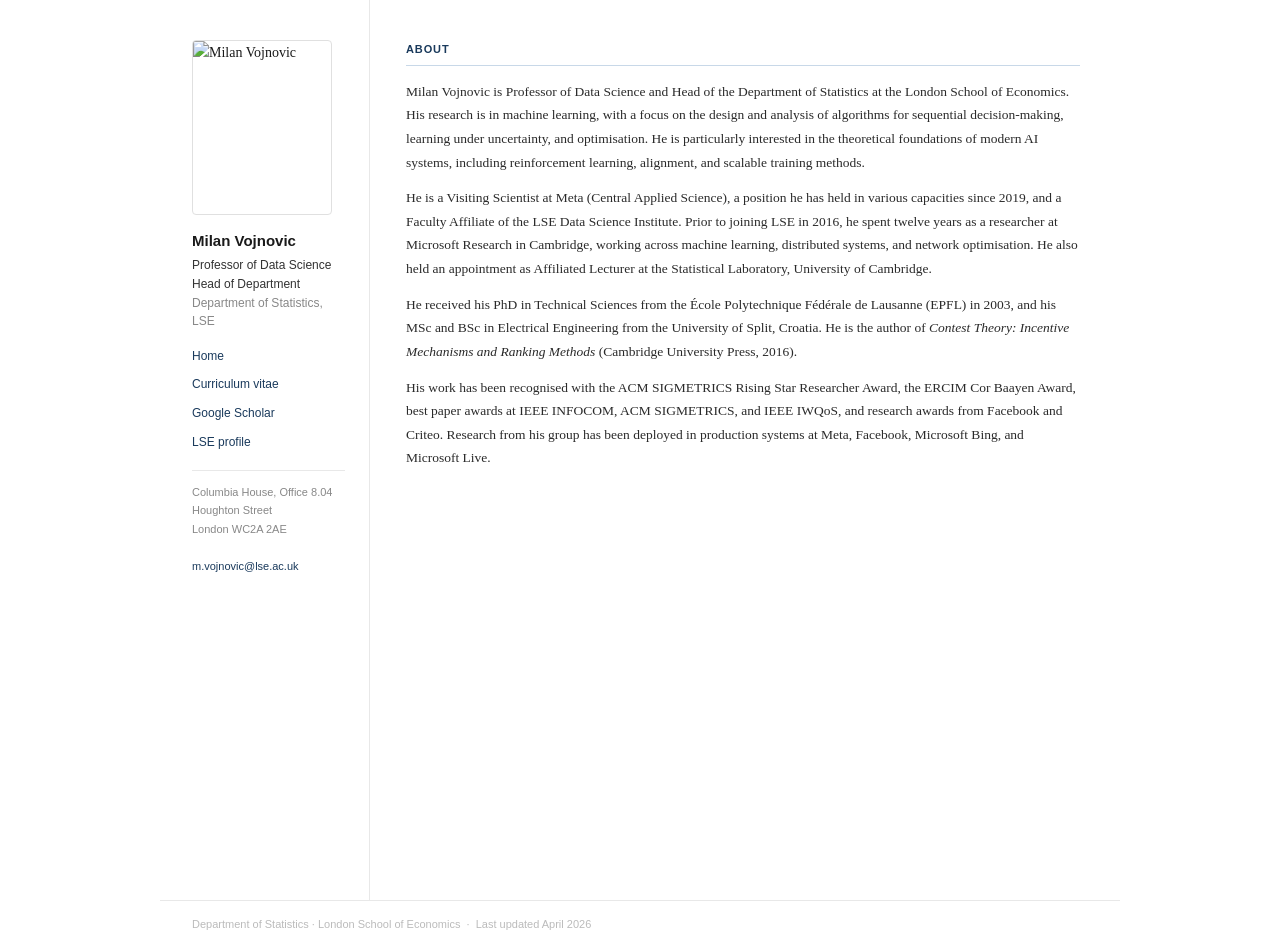
==== about.html @ d0727ec0 "Add files via upload" ====
<!DOCTYPE html>
<html lang="en">
<head>
  <meta charset="UTF-8" />
  <meta name="viewport" content="width=device-width, initial-scale=1.0" />
  <title>About — Milan Vojnovic</title>
  <link rel="stylesheet" href="style.css" />
</head>
<body>
  <div class="page">
    <div class="main">

      <!-- SIDEBAR -->
      <aside class="sidebar">
        <img class="av" src="Milan-2985.jpg" alt="Milan Vojnovic" />
        <div class="sb-name">Milan Vojnovic</div>
        <div class="sb-role">Professor of Data Science</div>
        <div class="sb-role">Head of Department</div>
        <div class="sb-sub">Department of Statistics, LSE</div>
        <ul class="sb-links">
          <li><a href="index.html">Home</a></li>
          <li><a href="CV-MV.pdf">Curriculum vitae</a></li>
          <li><a href="https://scholar.google.co.uk/citations?user=z4JhSBwAAAAJ&hl=en" target="_blank">Google Scholar</a></li>
          <li><a href="https://www.lse.ac.uk/people/milan-vojnovic" target="_blank">LSE profile</a></li>
        </ul>
        <div class="contact">
          Columbia House, Office 8.04<br>
          Houghton Street<br>
          London WC2A 2AE<br>
          <br>
          <a href="mailto:m.vojnovic@lse.ac.uk">m.vojnovic@lse.ac.uk</a>
        </div>
      </aside>

      <!-- MAIN CONTENT -->
      <main class="content">

        <section class="section">
          <h2>About</h2>

          <p class="bio">Milan Vojnovic is Professor of Data Science and Head of the Department of Statistics at the London School of Economics. His research is in machine learning, with a focus on the design and analysis of algorithms for sequential decision-making, learning under uncertainty, and optimisation. He is particularly interested in the theoretical foundations of modern AI systems, including reinforcement learning, alignment, and scalable training methods.</p>

          <p class="bio">He is a Visiting Scientist at Meta (Central Applied Science), a position he has held in various capacities since 2019, and a Faculty Affiliate of the LSE Data Science Institute. Prior to joining LSE in 2016, he spent twelve years as a researcher at Microsoft Research in Cambridge, working across machine learning, distributed systems, and network optimisation. He also held an appointment as Affiliated Lecturer at the Statistical Laboratory, University of Cambridge.</p>

          <p class="bio">He received his PhD in Technical Sciences from the École Polytechnique Fédérale de Lausanne (EPFL) in 2003, and his MSc and BSc in Electrical Engineering from the University of Split, Croatia. He is the author of <em>Contest Theory: Incentive Mechanisms and Ranking Methods</em> (Cambridge University Press, 2016).</p>

          <p class="bio">His work has been recognised with the ACM SIGMETRICS Rising Star Researcher Award, the ERCIM Cor Baayen Award, best paper awards at IEEE INFOCOM, ACM SIGMETRICS, and IEEE IWQoS, and research awards from Facebook and Criteo. Research from his group has been deployed in production systems at Meta, Facebook, Microsoft Bing, and Microsoft Live.</p>
        </section>

      </main>
    </div>

    <footer class="pg-footer">
      Department of Statistics · London School of Economics &nbsp;·&nbsp; Last updated April 2026
    </footer>
  </div>
</body>
</html>
---- style.css ----
/* ============================================================
   Milan Vojnovic — Personal Academic Page
   style.css
   ============================================================ */

*, *::before, *::after { box-sizing: border-box; margin: 0; padding: 0; }

body {
  font-family: Georgia, 'Times New Roman', serif;
  font-size: 14px;
  line-height: 1.7;
  color: #1a1a1a;
  background: #fff;
}

a { color: #1a3a5c; text-decoration: none; }
a:hover { text-decoration: underline; }

/* ── Page shell ── */
.page { max-width: 960px; margin: 0 auto; }

.main {
  display: flex;
  min-height: 100vh;
}

/* ── Sidebar ── */
.sidebar {
  width: 210px;
  flex-shrink: 0;
  padding: 40px 24px 40px 32px;
  border-right: 1px solid #e8e8e8;
}

.av {
  width: 140px;
  height: 175px;
  object-fit: cover;
  object-position: top center;
  display: block;
  margin-bottom: 16px;
  border: 1px solid #e0e0e0;
  border-radius: 4px;
}

.sb-name {
  font-family: -apple-system, BlinkMacSystemFont, 'Segoe UI', sans-serif;
  font-size: 15px;
  font-weight: 600;
  color: #1a1a1a;
  line-height: 1.3;
  margin-bottom: 5px;
}

.sb-role {
  font-family: -apple-system, BlinkMacSystemFont, 'Segoe UI', sans-serif;
  font-size: 12px;
  color: #333;
  line-height: 1.5;
  margin-bottom: 1px;
}

.sb-sub {
  font-family: -apple-system, BlinkMacSystemFont, 'Segoe UI', sans-serif;
  font-size: 12px;
  color: #888;
  line-height: 1.5;
  margin-bottom: 14px;
}

.sb-links {
  list-style: none;
  margin-bottom: 16px;
}

.sb-links li { margin-bottom: 5px; }

.sb-links a {
  font-family: -apple-system, BlinkMacSystemFont, 'Segoe UI', sans-serif;
  font-size: 12px;
  color: #1a3a5c;
}

.contact {
  font-family: -apple-system, BlinkMacSystemFont, 'Segoe UI', sans-serif;
  font-size: 11px;
  color: #888;
  line-height: 1.7;
  border-top: 1px solid #e8e8e8;
  padding-top: 12px;
  margin-top: 4px;
}

.contact a { color: #1a3a5c; font-size: 11px; }

/* ── Main content ── */
.content {
  flex: 1;
  padding: 40px 40px 48px 36px;
  min-width: 0;
}

.section { margin-bottom: 32px; }
.section:last-child { margin-bottom: 0; }

h2 {
  font-family: -apple-system, BlinkMacSystemFont, 'Segoe UI', sans-serif;
  font-size: 11px;
  font-weight: 600;
  color: #1a3a5c;
  letter-spacing: 0.08em;
  text-transform: uppercase;
  border-bottom: 1px solid #c8d8e8;
  padding-bottom: 6px;
  margin-bottom: 14px;
}

/* ── Bio ── */
.bio {
  font-size: 13.5px;
  line-height: 1.75;
  color: #2a2a2a;
  margin-bottom: 12px;
}

.bio:last-child { margin-bottom: 0; }

/* ── Papers ── */
.paper {
  padding: 9px 0;
  border-bottom: 1px solid #f0f0f0;
}

.paper:last-of-type { border-bottom: none; }

.p-title {
  font-size: 13.5px;
  font-style: italic;
  color: #1a3a5c;
  line-height: 1.4;
  margin-bottom: 3px;
}

.p-title a { color: #1a3a5c; }
.p-title a:hover { text-decoration: underline; }

.p-authors {
  font-family: -apple-system, BlinkMacSystemFont, 'Segoe UI', sans-serif;
  font-size: 11.5px;
  color: #555;
  margin-bottom: 3px;
}

.p-venue {
  font-family: -apple-system, BlinkMacSystemFont, 'Segoe UI', sans-serif;
  font-size: 11.5px;
  display: flex;
  align-items: center;
  gap: 6px;
  flex-wrap: wrap;
}

.p-venue .venue { font-weight: 600; color: #222; }
.p-venue .year  { color: #888; }

.tag {
  font-family: -apple-system, BlinkMacSystemFont, 'Segoe UI', sans-serif;
  font-size: 10px;
  padding: 1px 7px;
  border-radius: 3px;
}

.tag-align  { background: #f5eefa; color: #6a3a8a; }
.tag-rl     { background: #edf2fb; color: #3a5fa5; }
.tag-opt    { background: #edf7f2; color: #2d7a5a; }
.tag-bandit { background: #fdf3ee; color: #8a4a2a; }
.tag-active { background: #fafaed; color: #7a6a2a; }

.paper-divider {
  border: none;
  border-top: 1px solid #ebebeb;
  margin: 16px 0 10px;
}

.older-label {
  font-family: -apple-system, BlinkMacSystemFont, 'Segoe UI', sans-serif;
  font-size: 10px;
  font-weight: 600;
  text-transform: uppercase;
  letter-spacing: 0.07em;
  color: #bbb;
  margin-bottom: 4px;
}

.papers-footer {
  margin-top: 12px;
  font-family: -apple-system, BlinkMacSystemFont, 'Segoe UI', sans-serif;
  font-size: 12px;
}

.papers-footer a { color: #1a3a5c; }
.dot-sep { color: #ccc; margin: 0 8px; }

/* ── Technology transfer ── */
.transfer-grid {
  display: grid;
  grid-template-columns: repeat(5, 1fr);
  gap: 8px;
}

.transfer-card {
  background: #f7f9fc;
  border-radius: 5px;
  padding: 8px 10px;
}

.tc-name {
  font-family: -apple-system, BlinkMacSystemFont, 'Segoe UI', sans-serif;
  font-size: 12px;
  font-weight: 600;
  color: #1a1a1a;
}

.tc-org {
  font-family: -apple-system, BlinkMacSystemFont, 'Segoe UI', sans-serif;
  font-size: 10.5px;
  color: #999;
  margin-top: 2px;
}

/* ── Two-column layout ── */
.two-col {
  display: grid;
  grid-template-columns: 1fr 1fr;
  gap: 28px;
  margin-bottom: 32px;
}

/* ── Teaching ── */
.course-row {
  display: flex;
  align-items: baseline;
  gap: 8px;
  padding: 6px 0;
  border-bottom: 1px solid #f0f0f0;
  font-family: -apple-system, BlinkMacSystemFont, 'Segoe UI', sans-serif;
}

.course-row:last-child { border-bottom: none; }
.course-row.past .c-code,
.course-row.past .c-name { color: #aaa; }

.c-code  { font-size: 11px; color: #888; min-width: 40px; flex-shrink: 0; }
.c-name  { font-size: 12.5px; color: #1a1a1a; flex: 1; }
.c-level { font-size: 10.5px; color: #aaa; }
.c-name a { color: #1a3a5c; }

.past-label {
  font-family: -apple-system, BlinkMacSystemFont, 'Segoe UI', sans-serif;
  font-size: 10px;
  font-weight: 600;
  text-transform: uppercase;
  letter-spacing: 0.07em;
  color: #ccc;
  margin: 12px 0 4px;
}

/* ── Awards ── */
.award-row {
  display: flex;
  gap: 10px;
  padding: 5px 0;
  border-bottom: 1px solid #f0f0f0;
  font-family: -apple-system, BlinkMacSystemFont, 'Segoe UI', sans-serif;
  font-size: 12.5px;
}

.award-row:last-child { border-bottom: none; }
.a-yr  { color: #aaa; width: 32px; flex-shrink: 0; font-size: 11px; padding-top: 1px; }
.a-name { color: #2a2a2a; line-height: 1.5; }

/* ── Section divider ── */
.section-divider {
  border: none;
  border-top: 1px solid #e8e8e8;
  margin: 0 0 28px;
}

/* ── Experience ── */
.exp-row {
  display: flex;
  gap: 10px;
  padding: 6px 0;
  border-bottom: 1px solid #f0f0f0;
  font-family: -apple-system, BlinkMacSystemFont, 'Segoe UI', sans-serif;
}

.exp-row:last-child { border-bottom: none; }
.exp-left { flex: 1; }
.e-org  { font-size: 12.5px; font-weight: 600; color: #1a1a1a; }
.e-role { font-size: 12px; color: #666; }
.e-date { font-size: 11px; color: #aaa; margin-left: auto; white-space: nowrap; padding-top: 1px; }

/* ── Footer ── */
.pg-footer {
  border-top: 1px solid #e8e8e8;
  padding: 14px 32px;
  font-family: -apple-system, BlinkMacSystemFont, 'Segoe UI', sans-serif;
  font-size: 11px;
  color: #bbb;
}

/* ── Responsive ── */
@media (max-width: 720px) {
  .main { flex-direction: column; }

  .sidebar {
    width: 100%;
    border-right: none;
    border-bottom: 1px solid #e8e8e8;
    padding: 28px 24px;
    display: flex;
    flex-wrap: wrap;
    gap: 20px;
    align-items: flex-start;
  }

  .av { width: 90px; height: 112px; margin-bottom: 0; }

  .content { padding: 28px 24px 36px; }

  .two-col { grid-template-columns: 1fr; }

  .transfer-grid { grid-template-columns: repeat(2, 1fr); }
}

@media (max-width: 480px) {
  .transfer-grid { grid-template-columns: 1fr; }
}
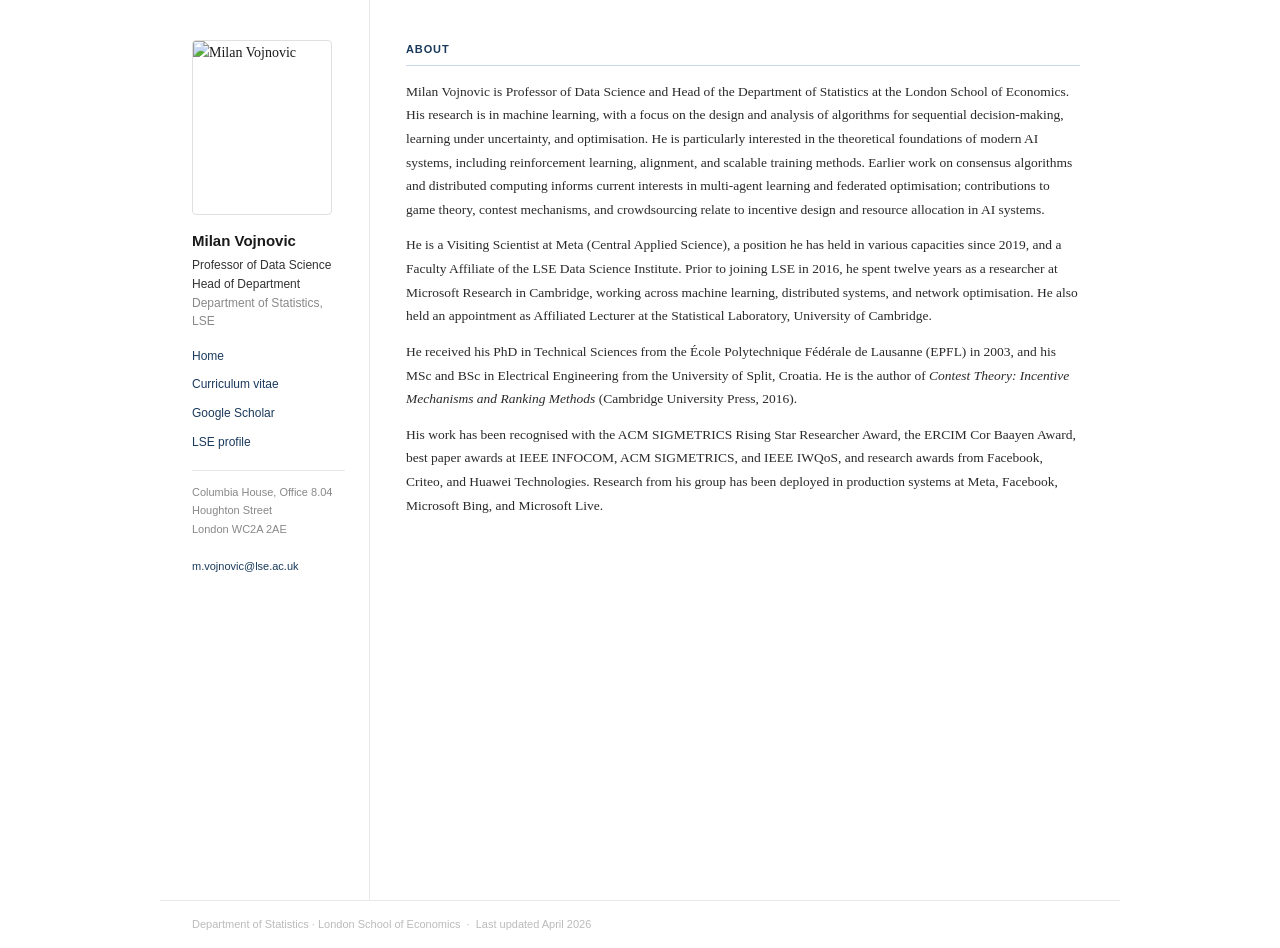
==== commit c79e5108: "Add files via upload" ====
--- a/about.html
+++ b/about.html
@@ -38,13 +38,13 @@
         <section class="section">
           <h2>About</h2>
 
-          <p class="bio">Milan Vojnovic is Professor of Data Science and Head of the Department of Statistics at the London School of Economics. His research is in machine learning, with a focus on the design and analysis of algorithms for sequential decision-making, learning under uncertainty, and optimisation. He is particularly interested in the theoretical foundations of modern AI systems, including reinforcement learning, alignment, and scalable training methods.</p>
+          <p class="bio">Milan Vojnovic is Professor of Data Science and Head of the Department of Statistics at the London School of Economics. His research is in machine learning, with a focus on the design and analysis of algorithms for sequential decision-making, learning under uncertainty, and optimisation. He is particularly interested in the theoretical foundations of modern AI systems, including reinforcement learning, alignment, and scalable training methods. Earlier work on consensus algorithms and distributed computing informs current interests in multi-agent learning and federated optimisation; contributions to game theory, contest mechanisms, and crowdsourcing relate to incentive design and resource allocation in AI systems.</p>
 
           <p class="bio">He is a Visiting Scientist at Meta (Central Applied Science), a position he has held in various capacities since 2019, and a Faculty Affiliate of the LSE Data Science Institute. Prior to joining LSE in 2016, he spent twelve years as a researcher at Microsoft Research in Cambridge, working across machine learning, distributed systems, and network optimisation. He also held an appointment as Affiliated Lecturer at the Statistical Laboratory, University of Cambridge.</p>
 
           <p class="bio">He received his PhD in Technical Sciences from the École Polytechnique Fédérale de Lausanne (EPFL) in 2003, and his MSc and BSc in Electrical Engineering from the University of Split, Croatia. He is the author of <em>Contest Theory: Incentive Mechanisms and Ranking Methods</em> (Cambridge University Press, 2016).</p>
 
-          <p class="bio">His work has been recognised with the ACM SIGMETRICS Rising Star Researcher Award, the ERCIM Cor Baayen Award, best paper awards at IEEE INFOCOM, ACM SIGMETRICS, and IEEE IWQoS, and research awards from Facebook and Criteo. Research from his group has been deployed in production systems at Meta, Facebook, Microsoft Bing, and Microsoft Live.</p>
+          <p class="bio">His work has been recognised with the ACM SIGMETRICS Rising Star Researcher Award, the ERCIM Cor Baayen Award, best paper awards at IEEE INFOCOM, ACM SIGMETRICS, and IEEE IWQoS, and research awards from Facebook, Criteo, and Huawei Technologies. Research from his group has been deployed in production systems at Meta, Facebook, Microsoft Bing, and Microsoft Live.</p>
         </section>
 
       </main>
--- a/style.css
+++ b/style.css
@@ -204,7 +204,7 @@
 /* ── Technology transfer ── */
 .transfer-grid {
   display: grid;
-  grid-template-columns: repeat(5, 1fr);
+  grid-template-columns: repeat(2, minmax(0, 220px));
   gap: 8px;
 }
 
@@ -212,6 +212,12 @@
   background: #f7f9fc;
   border-radius: 5px;
   padding: 8px 10px;
+  opacity: 0.6;
+}
+
+.transfer-card--new {
+  opacity: 1;
+  background: #f7f9fc;
 }
 
 .tc-name {
@@ -220,6 +226,13 @@
   font-weight: 600;
   color: #1a1a1a;
 }
+
+.tc-name a {
+  color: #1a3a5c;
+  text-decoration: none;
+}
+
+.tc-name a:hover { text-decoration: underline; }
 
 .tc-org {
   font-family: -apple-system, BlinkMacSystemFont, 'Segoe UI', sans-serif;
@@ -227,6 +240,20 @@
   color: #999;
   margin-top: 2px;
 }
+
+.tc-note {
+  font-family: -apple-system, BlinkMacSystemFont, 'Segoe UI', sans-serif;
+  font-size: 10px;
+  color: #2d7a5a;
+  margin-top: 3px;
+}
+
+.tc-note a {
+  color: #2d7a5a;
+  text-decoration: none;
+}
+
+.tc-note a:hover { text-decoration: underline; }
 
 /* ── Two-column layout ── */
 .two-col {
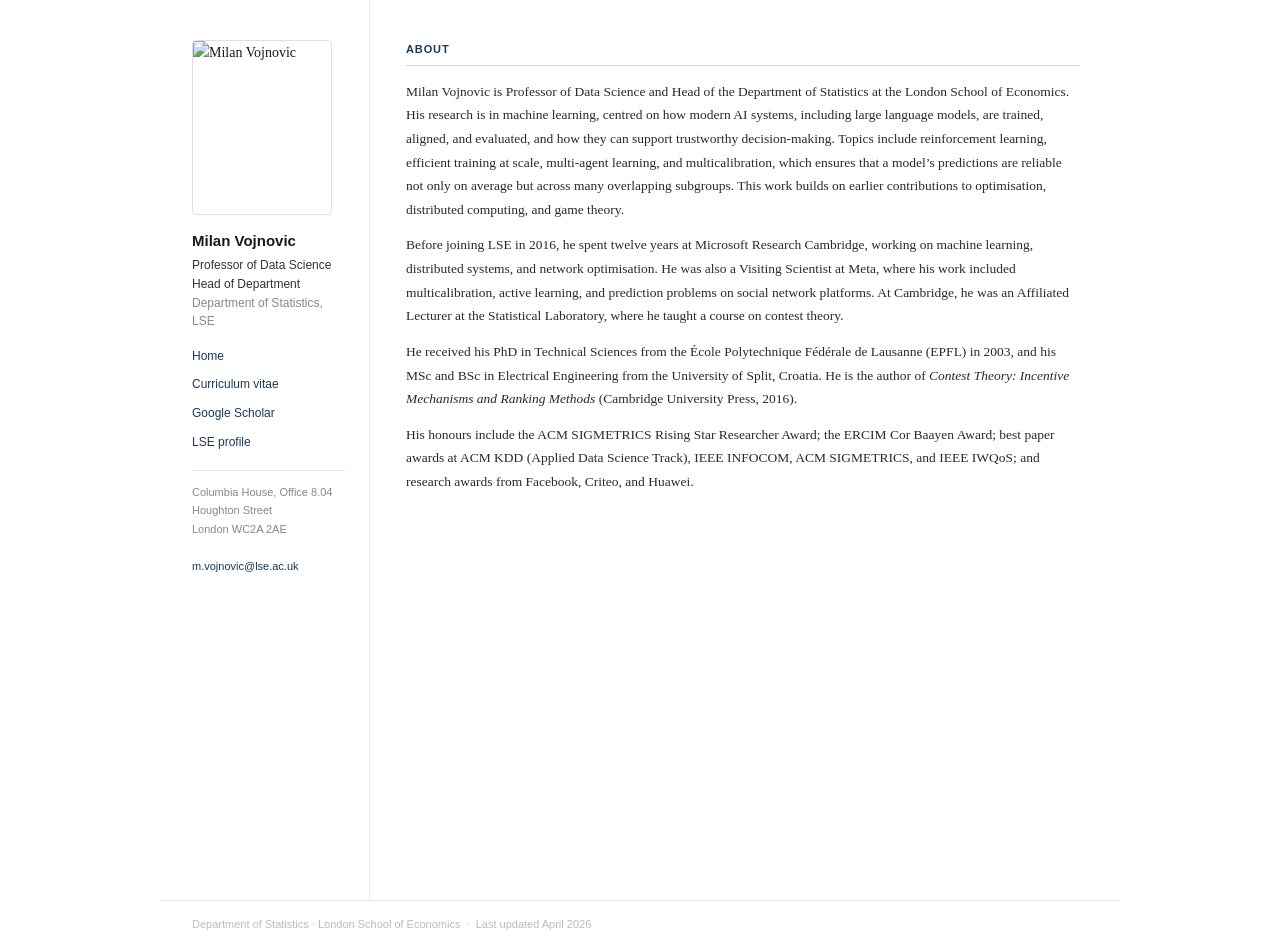
==== commit 3a4af68a: "Update about.html" ====
--- a/about.html
+++ b/about.html
@@ -38,13 +38,13 @@
         <section class="section">
           <h2>About</h2>
 
-          <p class="bio">Milan Vojnovic is Professor of Data Science and Head of the Department of Statistics at the London School of Economics. His research is in machine learning, with a focus on the design and analysis of algorithms for sequential decision-making, learning under uncertainty, and optimisation. He is particularly interested in the theoretical foundations of modern AI systems, including reinforcement learning, alignment, and scalable training methods. Earlier work on consensus algorithms and distributed computing informs current interests in multi-agent learning and federated optimisation; contributions to game theory, contest mechanisms, and crowdsourcing relate to incentive design and resource allocation in AI systems.</p>
+<p class="bio">Milan Vojnovic is Professor of Data Science and Head of the Department of Statistics at the London School of Economics. His research is in machine learning, centred on how modern AI systems, including large language models, are trained, aligned, and evaluated, and how they can support trustworthy decision-making. Topics include reinforcement learning, efficient training at scale, multi-agent learning, and multicalibration, which ensures that a model’s predictions are reliable not only on average but across many overlapping subgroups. This work builds on earlier contributions to optimisation, distributed computing, and game theory.</p>
 
-          <p class="bio">He is a Visiting Scientist at Meta (Central Applied Science), a position he has held in various capacities since 2019, and a Faculty Affiliate of the LSE Data Science Institute. Prior to joining LSE in 2016, he spent twelve years as a researcher at Microsoft Research in Cambridge, working across machine learning, distributed systems, and network optimisation. He also held an appointment as Affiliated Lecturer at the Statistical Laboratory, University of Cambridge.</p>
+          <p class="bio">Before joining LSE in 2016, he spent twelve years at Microsoft Research Cambridge, working on machine learning, distributed systems, and network optimisation. He was also a Visiting Scientist at Meta, where his work included multicalibration, active learning, and prediction problems on social network platforms. At Cambridge, he was an Affiliated Lecturer at the Statistical Laboratory, where he taught a course on contest theory.</p>
 
           <p class="bio">He received his PhD in Technical Sciences from the École Polytechnique Fédérale de Lausanne (EPFL) in 2003, and his MSc and BSc in Electrical Engineering from the University of Split, Croatia. He is the author of <em>Contest Theory: Incentive Mechanisms and Ranking Methods</em> (Cambridge University Press, 2016).</p>
 
-          <p class="bio">His work has been recognised with the ACM SIGMETRICS Rising Star Researcher Award, the ERCIM Cor Baayen Award, best paper awards at IEEE INFOCOM, ACM SIGMETRICS, and IEEE IWQoS, and research awards from Facebook, Criteo, and Huawei Technologies. Research from his group has been deployed in production systems at Meta, Facebook, Microsoft Bing, and Microsoft Live.</p>
+          <p class="bio">His honours include the ACM SIGMETRICS Rising Star Researcher Award; the ERCIM Cor Baayen Award; best paper awards at ACM KDD (Applied Data Science Track), IEEE INFOCOM, ACM SIGMETRICS, and IEEE IWQoS; and research awards from Facebook, Criteo, and Huawei.</p>
         </section>
 
       </main>
